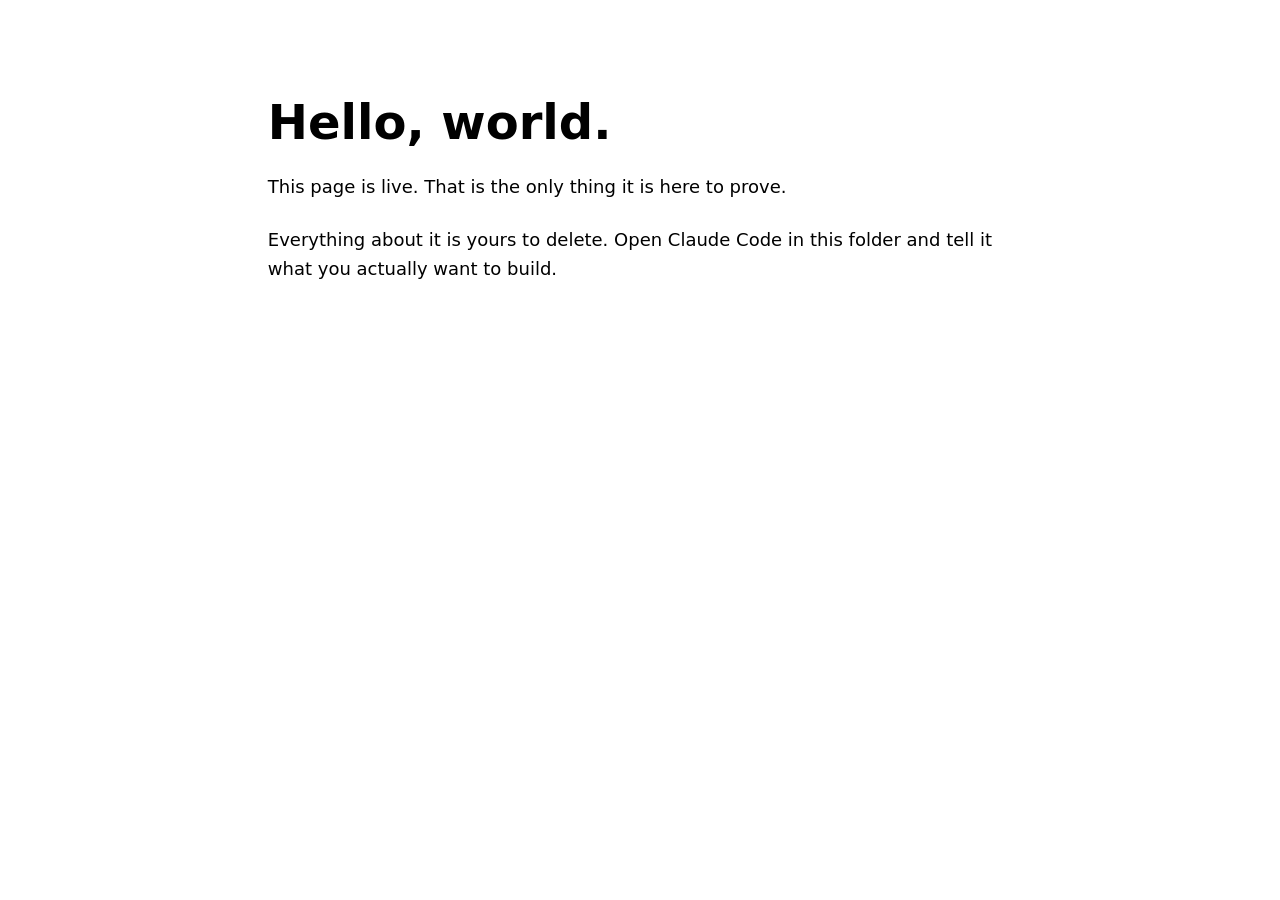
==== index.html @ 589d672e "Initial commit" ====
<!doctype html>
<html lang="en">
<head>
  <meta charset="utf-8">
  <meta name="viewport" content="width=device-width, initial-scale=1">
  <title>Hello</title>
  <link rel="stylesheet" href="style.css">
</head>
<body>

  <h1>Hello, world.</h1>

  <p>
    This page is live. That is the only thing it is here to prove.
  </p>

  <p>
    Everything about it is yours to delete. Open Claude Code in this folder and
    tell it what you actually want to build.
  </p>

</body>
</html>
---- style.css ----
/* A deliberately small starting point.
   It exists to prove one thing: this file is loading.
   If you can see spacing and a readable line length, the path in index.html works.

   Delete all of it whenever you want. */

:root {
  /* Makes the page follow the reader's light or dark mode setting, for free. */
  color-scheme: light dark;
}

body {
  font-family: system-ui, -apple-system, "Segoe UI", Roboto, sans-serif;

  /* 65ch caps the line at about 65 characters. Long lines are genuinely hard
     to read, and this single rule does more for legibility than anything else
     in this file. */
  max-width: 65ch;

  margin: 0 auto;
  padding: 4rem 1.5rem;
  line-height: 1.6;
  font-size: 1.125rem;
}

h1 {
  font-size: 3rem;
  line-height: 1.1;
  margin-bottom: 1.5rem;
}

p {
  margin-bottom: 1.5rem;
}
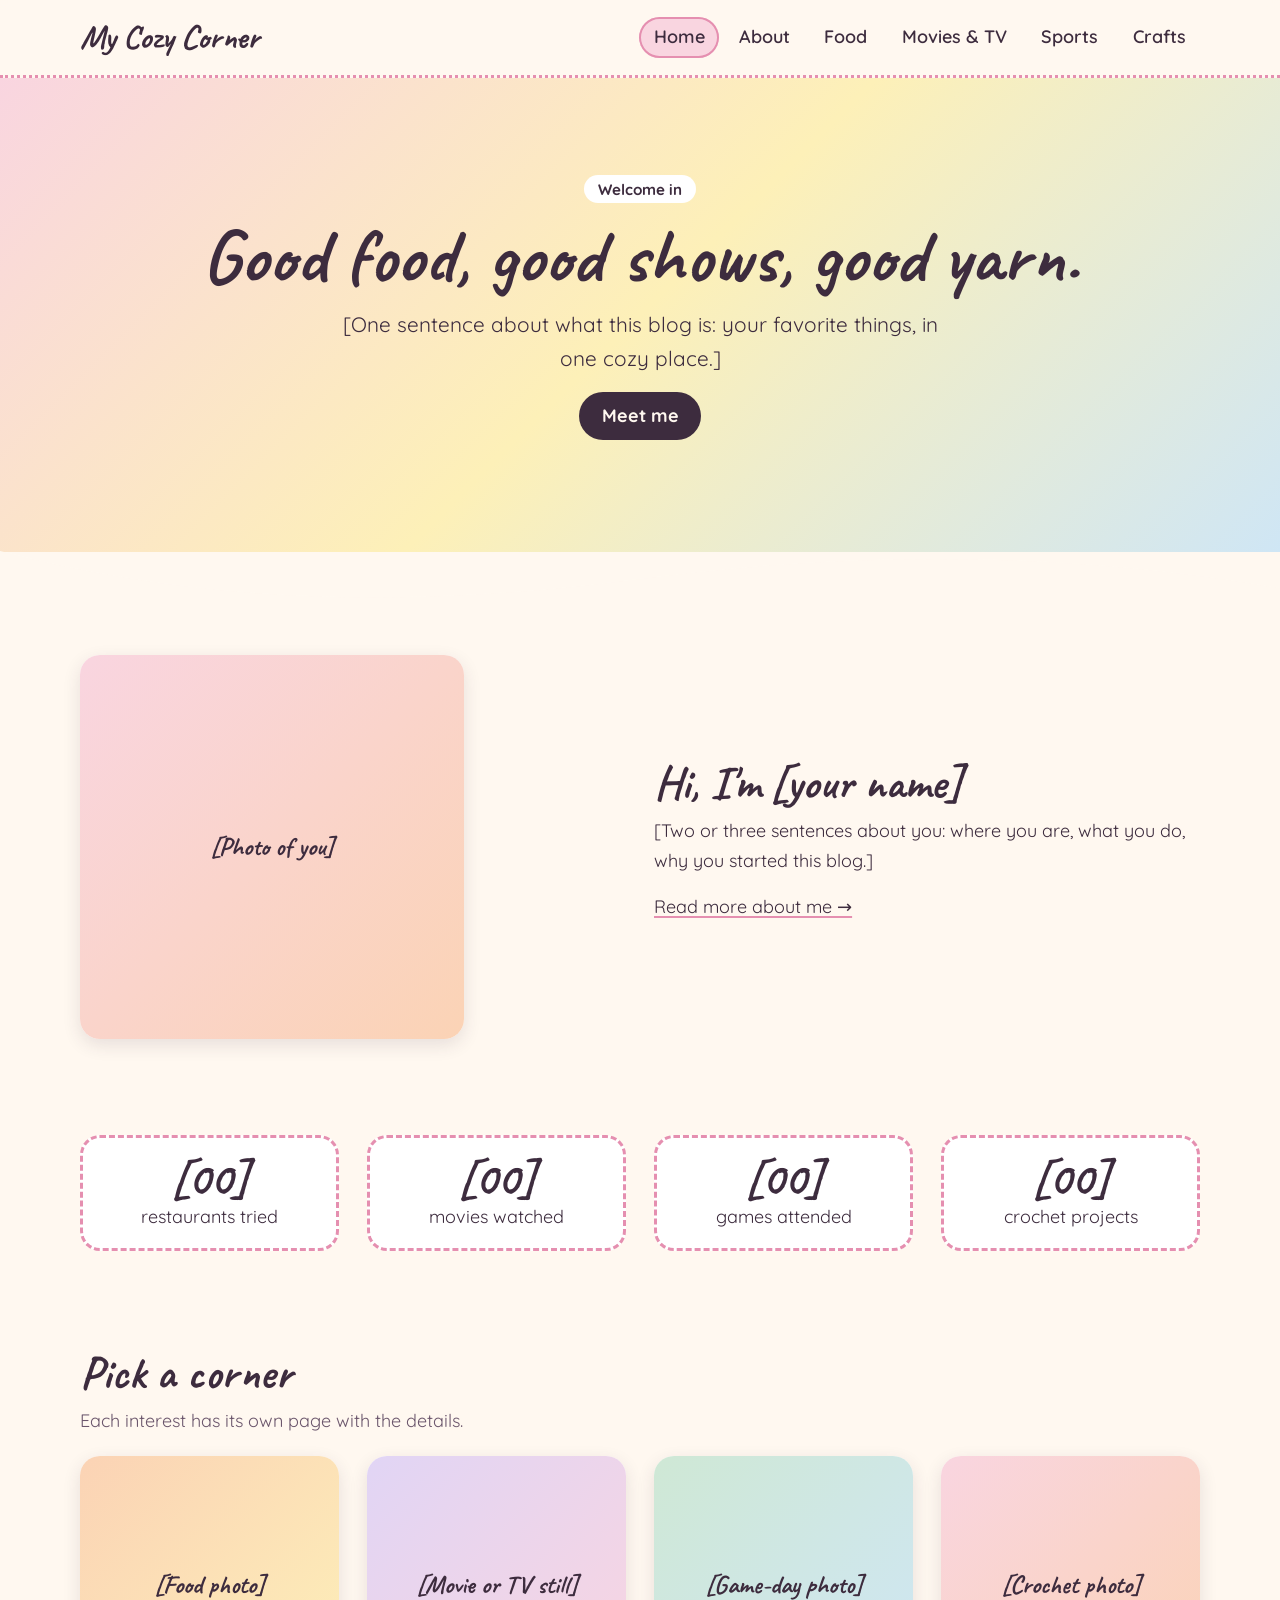
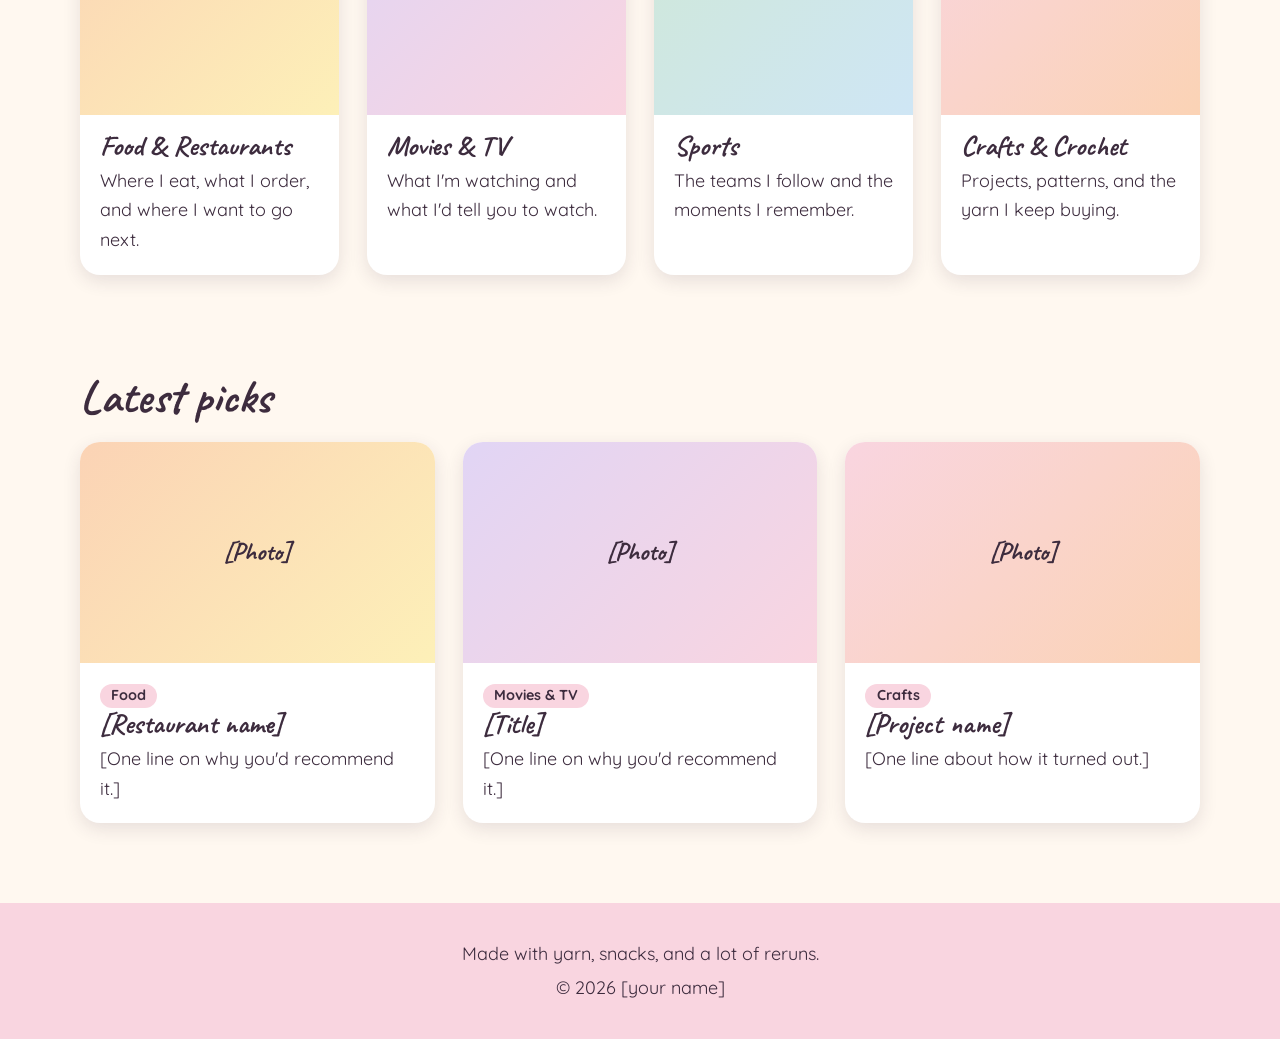
==== commit 884bab89: "Build pastel blog: home, about, food, media, sports and crafts pages Adds the shared pastel styleshe" ====
--- a/index.html
+++ b/index.html
@@ -3,21 +3,120 @@
 <head>
   <meta charset="utf-8">
   <meta name="viewport" content="width=device-width, initial-scale=1">
-  <title>Hello</title>
+  <title>My Cozy Corner</title>
+  <meta name="description" content="A personal blog about food, movies and TV, sports, and crochet.">
+  <link rel="preconnect" href="https://fonts.googleapis.com">
+  <link rel="preconnect" href="https://fonts.gstatic.com" crossorigin>
+  <link href="https://fonts.googleapis.com/css2?family=Caveat:wght@700&family=Quicksand:wght@500;700&display=swap" rel="stylesheet">
   <link rel="stylesheet" href="style.css">
 </head>
-<body>
+<body class="home">
+  <a class="skip-link" href="#main">Skip to content</a>
 
-  <h1>Hello, world.</h1>
+  <header class="site-header">
+    <div class="wrap">
+      <a class="logo" href="index.html">My Cozy Corner</a>
+      <nav aria-label="Main">
+        <ul>
+          <li><a href="index.html" aria-current="page">Home</a></li>
+          <li><a href="about.html">About</a></li>
+          <li><a href="food.html">Food</a></li>
+          <li><a href="media.html">Movies &amp; TV</a></li>
+          <li><a href="sports.html">Sports</a></li>
+          <li><a href="crafts.html">Crafts</a></li>
+        </ul>
+      </nav>
+    </div>
+  </header>
 
-  <p>
-    This page is live. That is the only thing it is here to prove.
-  </p>
+  <main id="main">
+    <div class="hero">
+      <div class="wrap">
+        <span class="eyebrow">Welcome in</span>
+        <h1>Good food, good shows, good yarn.</h1>
+        <p>[One sentence about what this blog is: your favorite things, in one cozy place.]</p>
+        <a class="button" href="about.html">Meet me</a>
+      </div>
+    </div>
+    <svg class="wave" viewBox="0 0 1200 60" preserveAspectRatio="none" aria-hidden="true"><path d="M0 0 C200 60 400 60 600 30 C800 0 1000 0 1200 40 L1200 60 L0 60 Z"/></svg>
 
-  <p>
-    Everything about it is yours to delete. Open Claude Code in this folder and
-    tell it what you actually want to build.
-  </p>
+    <section>
+      <div class="wrap split">
+        <figure class="card">
+          <div class="ph blush" role="img" aria-label="Placeholder for a photo of me">[Photo of you]</div>
+        </figure>
+        <div>
+          <h2>Hi, I'm [your name]</h2>
+          <p>[Two or three sentences about you: where you are, what you do, why you started this blog.]</p>
+          <p><a href="about.html">Read more about me &rarr;</a></p>
+        </div>
+      </div>
+    </section>
 
+    <section>
+      <div class="wrap">
+        <div class="stats" aria-label="Fun facts">
+          <div class="stat"><b>[00]</b> restaurants tried</div>
+          <div class="stat"><b>[00]</b> movies watched</div>
+          <div class="stat"><b>[00]</b> games attended</div>
+          <div class="stat"><b>[00]</b> crochet projects</div>
+        </div>
+      </div>
+    </section>
+
+    <section>
+      <div class="wrap">
+        <div class="section-head">
+          <h2>Pick a corner</h2>
+          <p class="lede">Each interest has its own page with the details.</p>
+        </div>
+        <div class="grid">
+          <a class="card" href="food.html">
+            <div class="ph peach">[Food photo]</div>
+            <div class="card-body"><h3>Food &amp; Restaurants</h3><p>Where I eat, what I order, and where I want to go next.</p></div>
+          </a>
+          <a class="card" href="media.html">
+            <div class="ph lavender">[Movie or TV still]</div>
+            <div class="card-body"><h3>Movies &amp; TV</h3><p>What I'm watching and what I'd tell you to watch.</p></div>
+          </a>
+          <a class="card" href="sports.html">
+            <div class="ph sage">[Game-day photo]</div>
+            <div class="card-body"><h3>Sports</h3><p>The teams I follow and the moments I remember.</p></div>
+          </a>
+          <a class="card" href="crafts.html">
+            <div class="ph blush">[Crochet photo]</div>
+            <div class="card-body"><h3>Crafts &amp; Crochet</h3><p>Projects, patterns, and the yarn I keep buying.</p></div>
+          </a>
+        </div>
+      </div>
+    </section>
+
+    <section>
+      <div class="wrap">
+        <div class="section-head"><h2>Latest picks</h2></div>
+        <div class="grid">
+          <article class="card">
+            <div class="ph wide peach">[Photo]</div>
+            <div class="card-body"><span class="tag">Food</span><h3>[Restaurant name]</h3><p>[One line on why you'd recommend it.]</p></div>
+          </article>
+          <article class="card">
+            <div class="ph wide lavender">[Photo]</div>
+            <div class="card-body"><span class="tag">Movies &amp; TV</span><h3>[Title]</h3><p>[One line on why you'd recommend it.]</p></div>
+          </article>
+          <article class="card">
+            <div class="ph wide blush">[Photo]</div>
+            <div class="card-body"><span class="tag">Crafts</span><h3>[Project name]</h3><p>[One line about how it turned out.]</p></div>
+          </article>
+        </div>
+      </div>
+    </section>
+  </main>
+
+  <footer class="site-footer">
+    <div class="wrap">
+      <p>Made with yarn, snacks, and a lot of reruns.</p>
+      <p>&copy; 2026 [your name]</p>
+    </div>
+  </footer>
 </body>
 </html>
--- a/style.css
+++ b/style.css
@@ -1,34 +1,321 @@
-/* A deliberately small starting point.
-   It exists to prove one thing: this file is loading.
-   If you can see spacing and a readable line length, the path in index.html works.
-
-   Delete all of it whenever you want. */
+/* Soft pastel, cozy blog.
+   One stylesheet for every page. Each page's <body> class (food, media,
+   sports, crafts) sets --accent, so the same rules give each topic its own color. */
 
 :root {
-  /* Makes the page follow the reader's light or dark mode setting, for free. */
-  color-scheme: light dark;
-}
+  --cream: #fff8f0;
+  --paper: #ffffff;
+  --plum: #3d2c3e;        /* all body text: dark on light keeps contrast high */
+  --plum-soft: #6b566c;
+  --blush: #f9d5e0;
+  --peach: #fbd3b5;
+  --butter: #fdf0b8;
+  --sage: #cfe8d5;
+  --sky: #cfe6f5;
+  --lavender: #e1d5f5;
+
+  --accent: var(--blush);
+  --accent-deep: #e58fb0;
+
+  --radius: 1.25rem;
+  --shadow: 0 6px 18px rgb(61 44 62 / 0.12);
+  --gap: clamp(1rem, 3vw, 1.75rem);
+
+  --font-display: "Caveat", "Segoe Print", "Bradley Hand", cursive;
+  --font-body: "Quicksand", system-ui, -apple-system, "Segoe UI", Roboto, sans-serif;
+
+  color-scheme: light;
+}
+
+body.food    { --accent: var(--peach);    --accent-deep: #e8985f; }
+body.media   { --accent: var(--lavender); --accent-deep: #9a7fd1; }
+body.sports  { --accent: var(--sage);     --accent-deep: #5faa78; }
+body.crafts  { --accent: var(--blush);    --accent-deep: #e58fb0; }
+body.about   { --accent: var(--butter);   --accent-deep: #d9b52e; }
+
+* { box-sizing: border-box; }
+
+html { scroll-behavior: smooth; }
 
 body {
-  font-family: system-ui, -apple-system, "Segoe UI", Roboto, sans-serif;
-
-  /* 65ch caps the line at about 65 characters. Long lines are genuinely hard
-     to read, and this single rule does more for legibility than anything else
-     in this file. */
-  max-width: 65ch;
-
-  margin: 0 auto;
-  padding: 4rem 1.5rem;
-  line-height: 1.6;
+  margin: 0;
+  font-family: var(--font-body);
   font-size: 1.125rem;
-}
-
-h1 {
+  line-height: 1.65;
+  color: var(--plum);
+  background: var(--cream);
+}
+
+h1, h2, h3 {
+  font-family: var(--font-display);
+  line-height: 1.1;
+  margin: 0 0 0.5rem;
+  font-weight: 700;
+}
+h1 { font-size: clamp(2.75rem, 8vw, 4.75rem); }
+h2 { font-size: clamp(2rem, 5vw, 2.9rem); }
+h3 { font-size: 1.75rem; }
+
+p { margin: 0 0 1rem; }
+a { color: var(--plum); text-decoration-color: var(--accent-deep); text-underline-offset: 3px; text-decoration-thickness: 2px; }
+a:hover { text-decoration-color: var(--plum); }
+
+:focus-visible {
+  outline: 3px solid var(--plum);
+  outline-offset: 3px;
+  border-radius: 6px;
+}
+
+.skip-link {
+  position: absolute;
+  left: 1rem;
+  top: -4rem;
+  background: var(--plum);
+  color: var(--cream);
+  padding: 0.5rem 1rem;
+  border-radius: 999px;
+  z-index: 20;
+}
+.skip-link:focus { top: 0.75rem; }
+
+.wrap {
+  width: min(70rem, 100% - 2rem);
+  margin-inline: auto;
+}
+
+/* ---------- Header and nav ---------- */
+
+.site-header {
+  position: sticky;
+  top: 0;
+  z-index: 10;
+  background: rgb(255 248 240 / 0.94);
+  backdrop-filter: blur(6px);
+  border-bottom: 3px dotted var(--accent-deep);
+}
+.site-header .wrap {
+  display: flex;
+  flex-wrap: wrap;
+  align-items: center;
+  justify-content: space-between;
+  gap: 0.25rem 1.5rem;
+  padding-block: 0.6rem;
+}
+.logo {
+  font-family: var(--font-display);
+  font-size: 2.1rem;
+  font-weight: 700;
+  text-decoration: none;
+}
+nav ul {
+  display: flex;
+  flex-wrap: wrap;
+  gap: 0.35rem;
+  list-style: none;
+  margin: 0;
+  padding: 0;
+}
+nav a {
+  display: block;
+  padding: 0.35rem 0.9rem;
+  border-radius: 999px;
+  text-decoration: none;
+  font-weight: 600;
+  transition: background 0.2s, transform 0.2s;
+}
+nav a:hover { background: var(--accent); transform: translateY(-2px); }
+nav a[aria-current="page"] { background: var(--accent); box-shadow: inset 0 0 0 2px var(--accent-deep); }
+
+/* ---------- Hero and page headers ---------- */
+
+.hero {
+  background: linear-gradient(135deg, var(--blush), var(--butter) 50%, var(--sky));
+  padding-block: clamp(3rem, 9vw, 6rem) clamp(4rem, 10vw, 7rem);
+  text-align: center;
+}
+.hero p { max-width: 38rem; margin-inline: auto; font-size: 1.3rem; }
+
+.page-head {
+  background: var(--accent);
+  padding-block: clamp(2rem, 6vw, 3.5rem) clamp(3rem, 8vw, 5rem);
+}
+.page-head p { max-width: 42rem; font-size: 1.2rem; margin-bottom: 0; }
+
+/* wavy edge under a colored band: the SVG is drawn in the page background color */
+.wave {
+  display: block;
+  width: 100%;
+  height: clamp(28px, 5vw, 56px);
+  margin-top: -1px;
+}
+.wave path { fill: var(--cream); }
+
+.eyebrow {
+  display: inline-block;
+  background: var(--paper);
+  border-radius: 999px;
+  padding: 0.1rem 0.9rem;
+  font-weight: 700;
+  font-size: 0.95rem;
+  margin-bottom: 0.75rem;
+}
+
+/* ---------- Sections ---------- */
+
+section { padding-block: clamp(1.75rem, 5vw, 3rem); }
+.section-head { margin-bottom: 1.25rem; }
+.lede { color: var(--plum-soft); max-width: 40rem; }
+
+.button {
+  display: inline-block;
+  background: var(--plum);
+  color: var(--cream);
+  padding: 0.6rem 1.4rem;
+  border-radius: 999px;
+  font-weight: 700;
+  text-decoration: none;
+  transition: transform 0.2s, box-shadow 0.2s;
+}
+.button:hover { transform: translateY(-3px) rotate(-1deg); box-shadow: var(--shadow); }
+
+/* ---------- Grids and cards ---------- */
+
+.grid {
+  display: grid;
+  gap: var(--gap);
+  grid-template-columns: repeat(auto-fit, minmax(min(15rem, 100%), 1fr));
+}
+.grid.tight { grid-template-columns: repeat(auto-fit, minmax(min(11rem, 100%), 1fr)); }
+
+.card {
+  background: var(--paper);
+  border-radius: var(--radius);
+  box-shadow: var(--shadow);
+  overflow: hidden;
+  display: flex;
+  flex-direction: column;
+  transition: transform 0.25s, box-shadow 0.25s;
+}
+.card:hover { transform: translateY(-6px) rotate(-0.8deg); box-shadow: 0 12px 26px rgb(61 44 62 / 0.18); }
+.card-body { padding: 1rem 1.25rem 1.25rem; }
+.card-body p:last-child { margin-bottom: 0; }
+.card h3 { margin-bottom: 0.25rem; }
+a.card { text-decoration: none; color: inherit; }
+
+.tag {
+  display: inline-block;
+  background: var(--accent);
+  border-radius: 999px;
+  padding: 0 0.7rem;
+  font-size: 0.9rem;
+  font-weight: 700;
+  margin-right: 0.25rem;
+}
+.rating { color: var(--plum); font-weight: 700; letter-spacing: 0.08em; }
+
+/* ---------- Image placeholders: swap the .ph div for an <img> in the same figure ---------- */
+
+figure { margin: 0; }
+.ph {
+  aspect-ratio: 1;
+  display: grid;
+  place-items: center;
+  padding: 1rem;
+  text-align: center;
+  font-family: var(--font-display);
+  font-size: 1.6rem;
+  font-weight: 700;
+  color: var(--plum);
+  background: linear-gradient(135deg, var(--c1, var(--blush)), var(--c2, var(--butter)));
+}
+.ph.wide   { aspect-ratio: 16 / 10; }
+.ph.poster { aspect-ratio: 2 / 3; }
+.ph.blush    { --c1: var(--blush);    --c2: var(--peach); }
+.ph.peach    { --c1: var(--peach);    --c2: var(--butter); }
+.ph.sage     { --c1: var(--sage);     --c2: var(--sky); }
+.ph.lavender { --c1: var(--lavender); --c2: var(--blush); }
+.ph.sky      { --c1: var(--sky);      --c2: var(--lavender); }
+.ph.butter   { --c1: var(--butter);   --c2: var(--sage); }
+figure img { display: block; width: 100%; height: auto; }
+figcaption { padding: 0.6rem 1.25rem 0; font-size: 0.95rem; color: var(--plum-soft); }
+
+/* ---------- Stat tiles ---------- */
+
+.stats {
+  display: grid;
+  gap: var(--gap);
+  grid-template-columns: repeat(auto-fit, minmax(min(10rem, 100%), 1fr));
+  text-align: center;
+}
+.stat {
+  background: var(--paper);
+  border: 3px dashed var(--accent-deep);
+  border-radius: var(--radius);
+  padding: 1rem;
+}
+.stat b {
+  display: block;
+  font-family: var(--font-display);
   font-size: 3rem;
-  line-height: 1.1;
-  margin-bottom: 1.5rem;
-}
-
-p {
-  margin-bottom: 1.5rem;
-}
+  line-height: 1;
+}
+
+/* ---------- Two-column intro, lists, accordions ---------- */
+
+.split {
+  display: grid;
+  gap: var(--gap);
+  align-items: center;
+  grid-template-columns: repeat(auto-fit, minmax(min(18rem, 100%), 1fr));
+}
+.split .card { max-width: 24rem; }
+
+.checklist { list-style: none; padding: 0; margin: 0; }
+.checklist li {
+  background: var(--paper);
+  border-left: 8px solid var(--accent-deep);
+  border-radius: 0.75rem;
+  padding: 0.6rem 1rem;
+  margin-bottom: 0.6rem;
+  box-shadow: var(--shadow);
+}
+
+details {
+  background: var(--paper);
+  border-radius: var(--radius);
+  box-shadow: var(--shadow);
+  padding: 0.75rem 1.25rem;
+  margin-bottom: 0.75rem;
+}
+summary { cursor: pointer; font-weight: 700; }
+details[open] summary { margin-bottom: 0.5rem; }
+
+.schedule {
+  width: 100%;
+  border-collapse: collapse;
+  background: var(--paper);
+  border-radius: var(--radius);
+  overflow: hidden;
+  box-shadow: var(--shadow);
+}
+.schedule th, .schedule td { padding: 0.7rem 1rem; text-align: left; }
+.schedule th { background: var(--accent); }
+.schedule tr:nth-child(even) td { background: var(--cream); }
+
+/* ---------- Footer ---------- */
+
+.site-footer {
+  margin-top: 2rem;
+  background: var(--accent);
+  padding-block: 2rem;
+  text-align: center;
+}
+.site-footer p { margin: 0.25rem 0; }
+
+/* ---------- Motion off for people who ask for it ---------- */
+
+@media (prefers-reduced-motion: reduce) {
+  html { scroll-behavior: auto; }
+  * { transition: none !important; }
+  .card:hover, .button:hover, nav a:hover { transform: none; }
+}
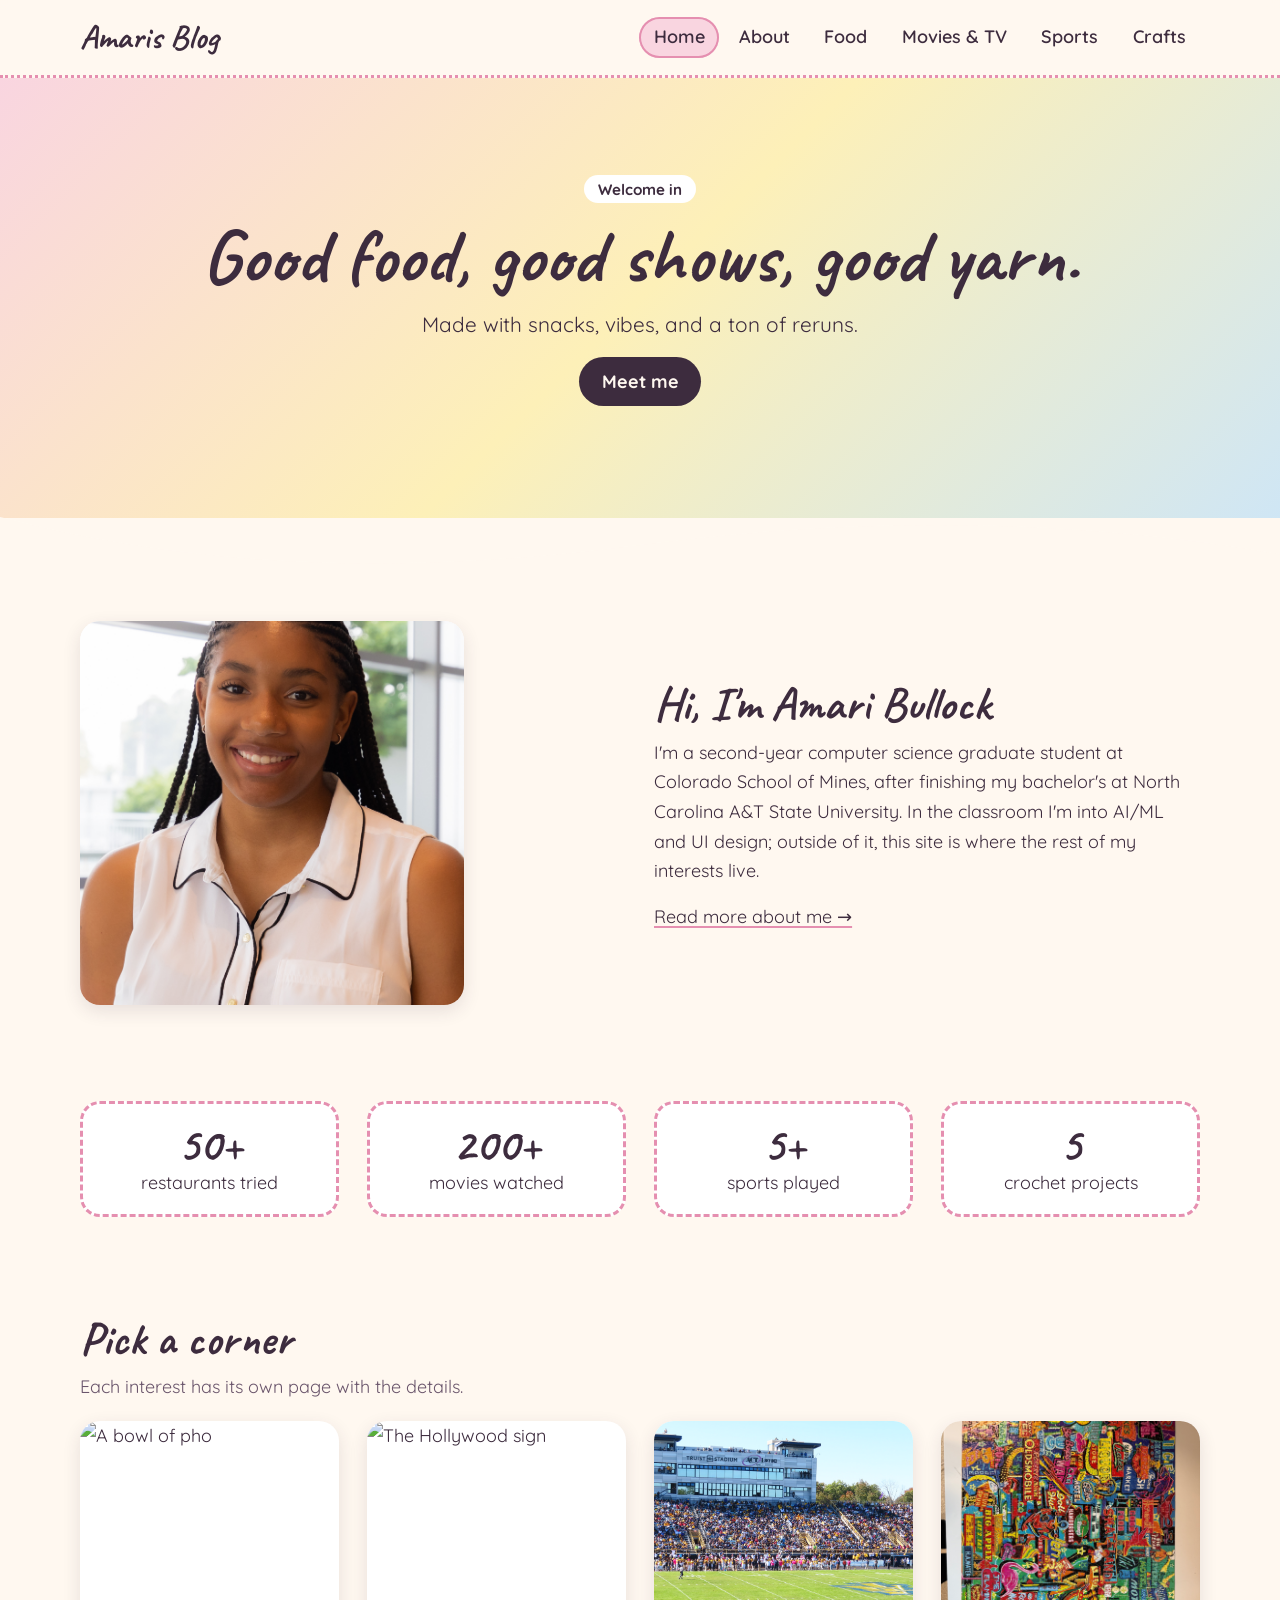
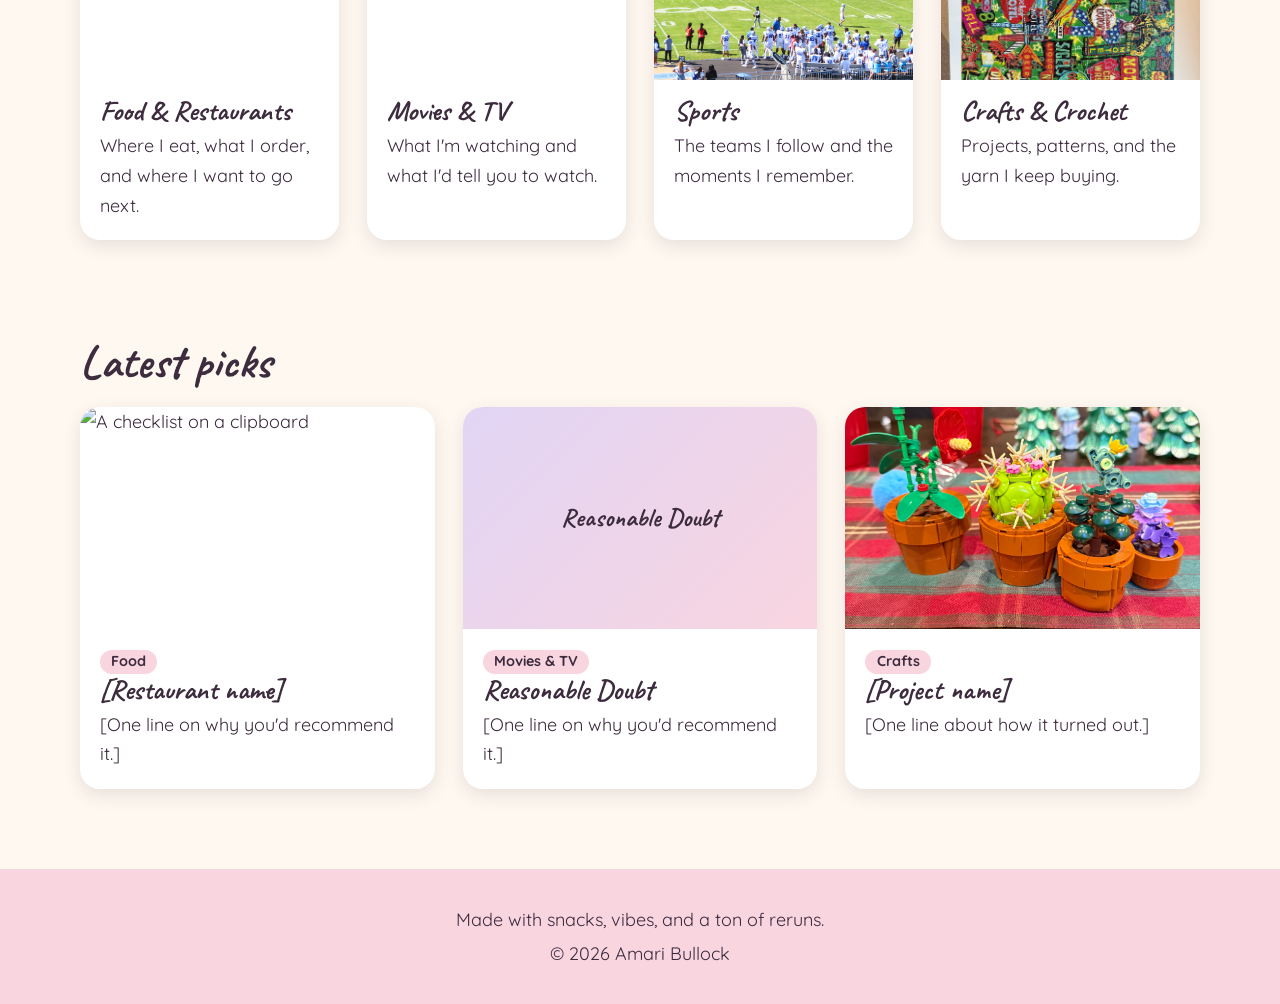
==== commit 69d0f7f1: "Fill in site name, personal content, and real photos Site-wide: renamed to Amaris Blog, added Amari'" ====
--- a/index.html
+++ b/index.html
@@ -3,7 +3,7 @@
 <head>
   <meta charset="utf-8">
   <meta name="viewport" content="width=device-width, initial-scale=1">
-  <title>My Cozy Corner</title>
+  <title>Amaris Blog</title>
   <meta name="description" content="A personal blog about food, movies and TV, sports, and crochet.">
   <link rel="preconnect" href="https://fonts.googleapis.com">
   <link rel="preconnect" href="https://fonts.gstatic.com" crossorigin>
@@ -15,7 +15,7 @@
 
   <header class="site-header">
     <div class="wrap">
-      <a class="logo" href="index.html">My Cozy Corner</a>
+      <a class="logo" href="index.html">Amaris Blog</a>
       <nav aria-label="Main">
         <ul>
           <li><a href="index.html" aria-current="page">Home</a></li>
@@ -34,7 +34,7 @@
       <div class="wrap">
         <span class="eyebrow">Welcome in</span>
         <h1>Good food, good shows, good yarn.</h1>
-        <p>[One sentence about what this blog is: your favorite things, in one cozy place.]</p>
+        <p>Made with snacks, vibes, and a ton of reruns.</p>
         <a class="button" href="about.html">Meet me</a>
       </div>
     </div>
@@ -43,11 +43,11 @@
     <section>
       <div class="wrap split">
         <figure class="card">
-          <div class="ph blush" role="img" aria-label="Placeholder for a photo of me">[Photo of you]</div>
+          <img class="photo" src="images/AmariProfilePic.png" alt="Amari Bullock" loading="lazy">
         </figure>
         <div>
-          <h2>Hi, I'm [your name]</h2>
-          <p>[Two or three sentences about you: where you are, what you do, why you started this blog.]</p>
+          <h2>Hi, I'm Amari Bullock</h2>
+          <p>I'm a second-year computer science graduate student at Colorado School of Mines, after finishing my bachelor's at North Carolina A&amp;T State University. In the classroom I'm into AI/ML and UI design; outside of it, this site is where the rest of my interests live.</p>
           <p><a href="about.html">Read more about me &rarr;</a></p>
         </div>
       </div>
@@ -56,10 +56,10 @@
     <section>
       <div class="wrap">
         <div class="stats" aria-label="Fun facts">
-          <div class="stat"><b>[00]</b> restaurants tried</div>
-          <div class="stat"><b>[00]</b> movies watched</div>
-          <div class="stat"><b>[00]</b> games attended</div>
-          <div class="stat"><b>[00]</b> crochet projects</div>
+          <div class="stat"><b>50+</b> restaurants tried</div>
+          <div class="stat"><b>200+</b> movies watched</div>
+          <div class="stat"><b>5+</b> sports played</div>
+          <div class="stat"><b>5</b> crochet projects</div>
         </div>
       </div>
     </section>
@@ -72,19 +72,19 @@
         </div>
         <div class="grid">
           <a class="card" href="food.html">
-            <div class="ph peach">[Food photo]</div>
+            <img class="photo" src="images/pho.png" alt="A bowl of pho">
             <div class="card-body"><h3>Food &amp; Restaurants</h3><p>Where I eat, what I order, and where I want to go next.</p></div>
           </a>
           <a class="card" href="media.html">
-            <div class="ph lavender">[Movie or TV still]</div>
+            <img class="photo" src="https://upload.wikimedia.org/wikipedia/commons/0/0a/Hollywood_Sign_PB050006.jpg" alt="The Hollywood sign">
             <div class="card-body"><h3>Movies &amp; TV</h3><p>What I'm watching and what I'd tell you to watch.</p></div>
           </a>
           <a class="card" href="sports.html">
-            <div class="ph sage">[Game-day photo]</div>
+            <img class="photo" src="images/football.JPG" alt="Football">
             <div class="card-body"><h3>Sports</h3><p>The teams I follow and the moments I remember.</p></div>
           </a>
           <a class="card" href="crafts.html">
-            <div class="ph blush">[Crochet photo]</div>
+            <img class="photo" src="images/puzzle1.jpg" alt="A puzzle in progress">
             <div class="card-body"><h3>Crafts &amp; Crochet</h3><p>Projects, patterns, and the yarn I keep buying.</p></div>
           </a>
         </div>
@@ -96,15 +96,15 @@
         <div class="section-head"><h2>Latest picks</h2></div>
         <div class="grid">
           <article class="card">
-            <div class="ph wide peach">[Photo]</div>
+            <img class="photo wide" src="https://images.pexels.com/photos/8293635/pexels-photo-8293635.jpeg?cs=srgb&amp;dl=pexels-rdne-8293635.jpg&amp;fm=jpg" alt="A checklist on a clipboard">
             <div class="card-body"><span class="tag">Food</span><h3>[Restaurant name]</h3><p>[One line on why you'd recommend it.]</p></div>
           </article>
           <article class="card">
-            <div class="ph wide lavender">[Photo]</div>
-            <div class="card-body"><span class="tag">Movies &amp; TV</span><h3>[Title]</h3><p>[One line on why you'd recommend it.]</p></div>
+            <div class="ph wide lavender">Reasonable Doubt</div>
+            <div class="card-body"><span class="tag">Movies &amp; TV</span><h3>Reasonable Doubt</h3><p>[One line on why you'd recommend it.]</p></div>
           </article>
           <article class="card">
-            <div class="ph wide blush">[Photo]</div>
+            <img class="photo wide" src="images/lego.jpg" alt="A Lego build">
             <div class="card-body"><span class="tag">Crafts</span><h3>[Project name]</h3><p>[One line about how it turned out.]</p></div>
           </article>
         </div>
@@ -114,8 +114,8 @@
 
   <footer class="site-footer">
     <div class="wrap">
-      <p>Made with yarn, snacks, and a lot of reruns.</p>
-      <p>&copy; 2026 [your name]</p>
+      <p>Made with snacks, vibes, and a ton of reruns.</p>
+      <p>&copy; 2026 Amari Bullock</p>
     </div>
   </footer>
 </body>
--- a/style.css
+++ b/style.css
@@ -237,6 +237,17 @@
 .ph.sky      { --c1: var(--sky);      --c2: var(--lavender); }
 .ph.butter   { --c1: var(--butter);   --c2: var(--sage); }
 figure img { display: block; width: 100%; height: auto; }
+
+/* A real photo, sized to match the .ph placeholder it replaces. Self-contained
+   (not just "figure img") since cards use it outside a <figure> too. */
+.photo {
+  display: block;
+  width: 100%;
+  aspect-ratio: 1;
+  object-fit: cover;
+}
+.photo.wide   { aspect-ratio: 16 / 10; }
+.photo.poster { aspect-ratio: 2 / 3; }
 figcaption { padding: 0.6rem 1.25rem 0; font-size: 0.95rem; color: var(--plum-soft); }
 
 /* ---------- Stat tiles ---------- */
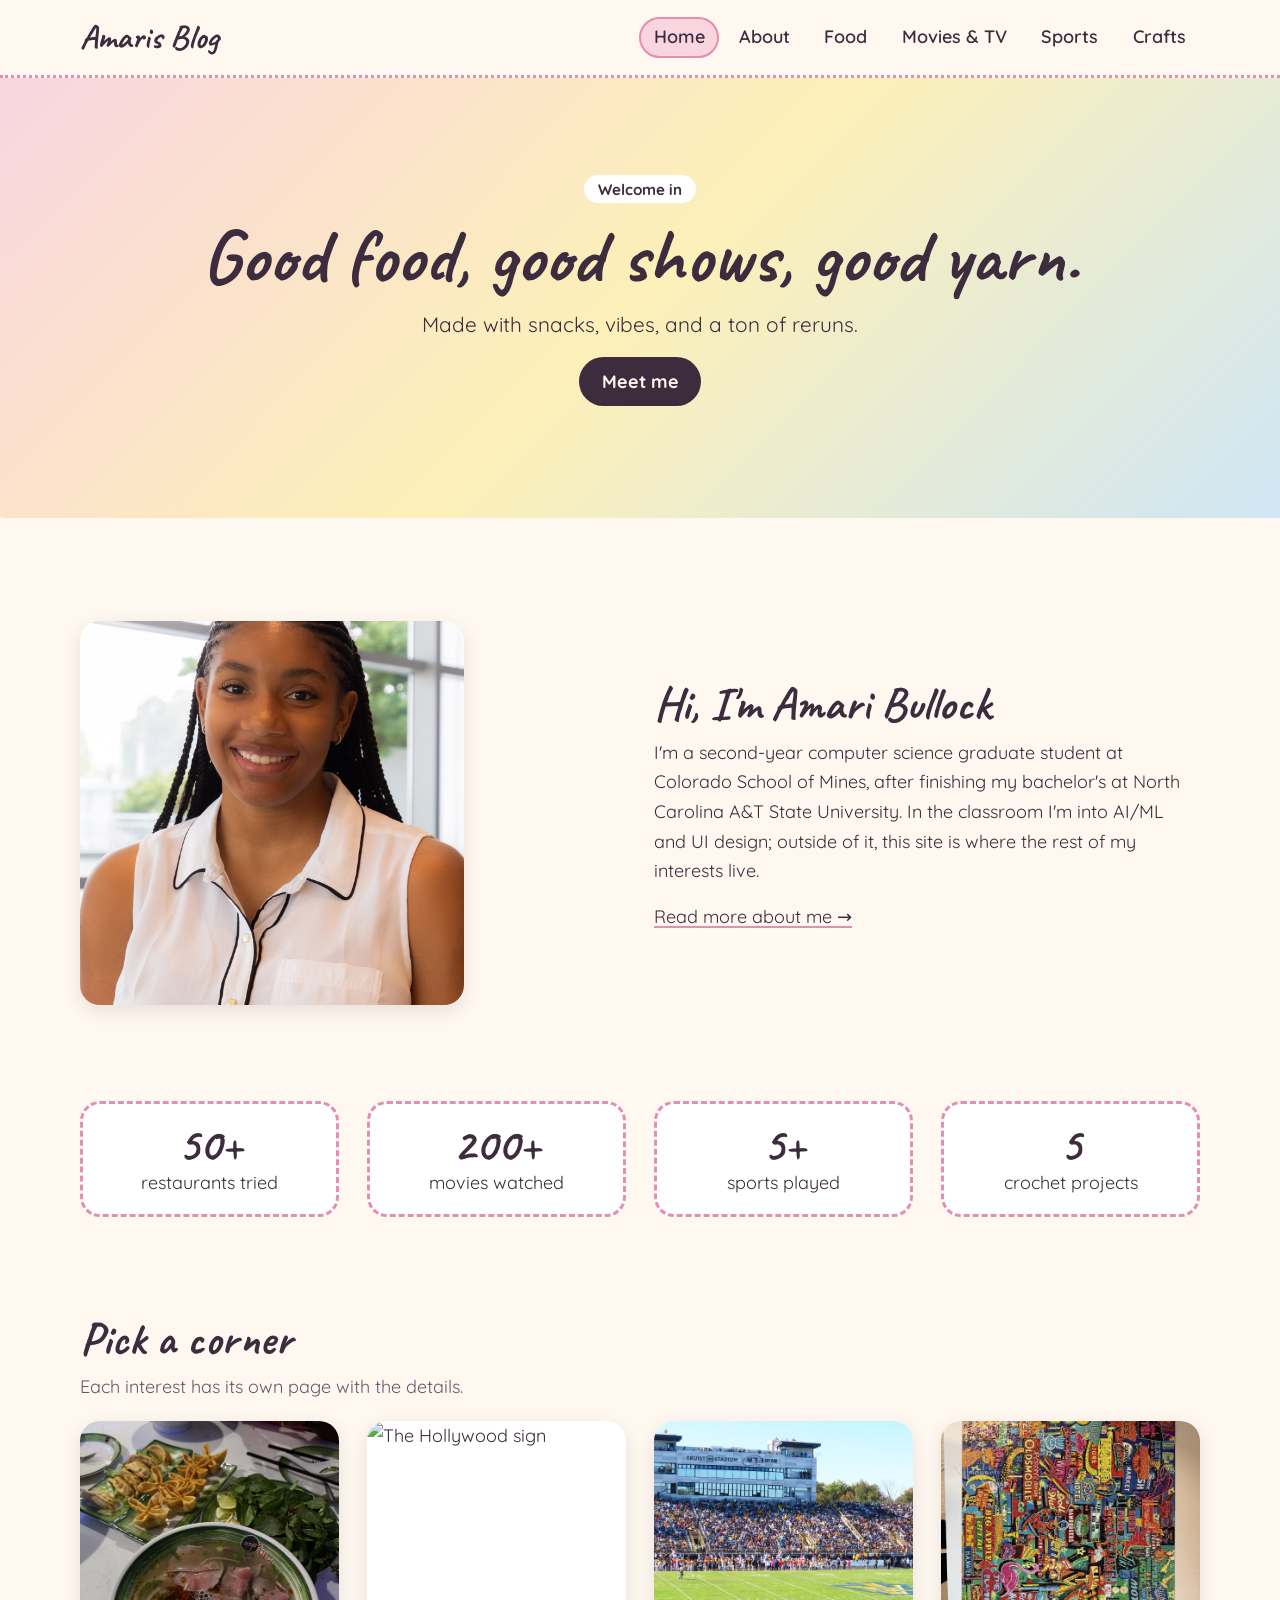
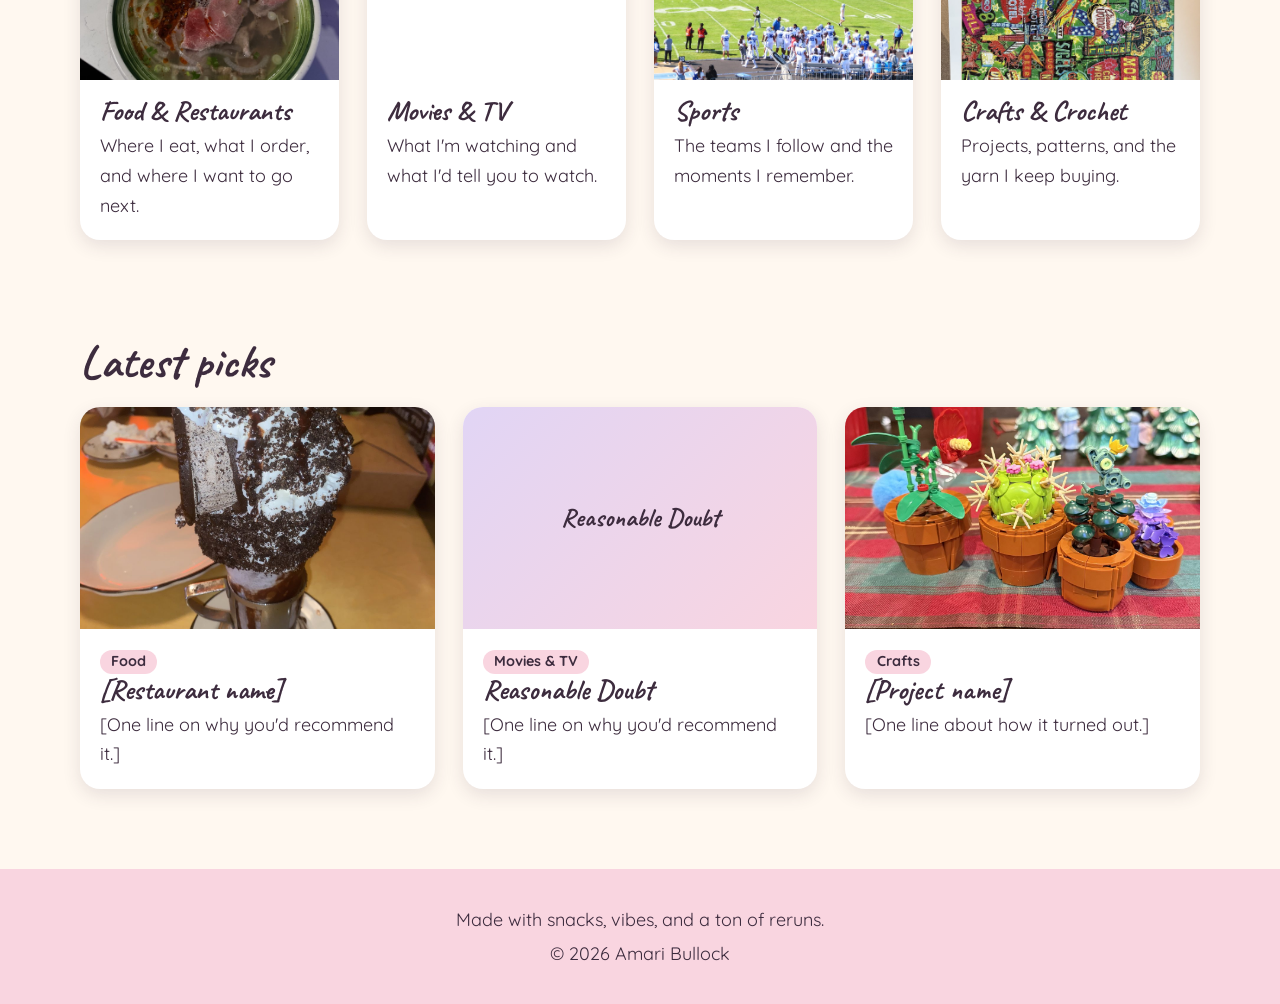
==== commit e3f53a5e: "Compress images and reorganize into src/ and ui/ Compression: resized and recompressed every in-use " ====
--- a/index.html
+++ b/index.html
@@ -8,7 +8,7 @@
   <link rel="preconnect" href="https://fonts.googleapis.com">
   <link rel="preconnect" href="https://fonts.gstatic.com" crossorigin>
   <link href="https://fonts.googleapis.com/css2?family=Caveat:wght@700&family=Quicksand:wght@500;700&display=swap" rel="stylesheet">
-  <link rel="stylesheet" href="style.css">
+  <link rel="stylesheet" href="ui/style.css">
 </head>
 <body class="home">
   <a class="skip-link" href="#main">Skip to content</a>
@@ -19,11 +19,11 @@
       <nav aria-label="Main">
         <ul>
           <li><a href="index.html" aria-current="page">Home</a></li>
-          <li><a href="about.html">About</a></li>
-          <li><a href="food.html">Food</a></li>
-          <li><a href="media.html">Movies &amp; TV</a></li>
-          <li><a href="sports.html">Sports</a></li>
-          <li><a href="crafts.html">Crafts</a></li>
+          <li><a href="src/about.html">About</a></li>
+          <li><a href="src/food.html">Food</a></li>
+          <li><a href="src/media.html">Movies &amp; TV</a></li>
+          <li><a href="src/sports.html">Sports</a></li>
+          <li><a href="src/crafts.html">Crafts</a></li>
         </ul>
       </nav>
     </div>
@@ -35,7 +35,7 @@
         <span class="eyebrow">Welcome in</span>
         <h1>Good food, good shows, good yarn.</h1>
         <p>Made with snacks, vibes, and a ton of reruns.</p>
-        <a class="button" href="about.html">Meet me</a>
+        <a class="button" href="src/about.html">Meet me</a>
       </div>
     </div>
     <svg class="wave" viewBox="0 0 1200 60" preserveAspectRatio="none" aria-hidden="true"><path d="M0 0 C200 60 400 60 600 30 C800 0 1000 0 1200 40 L1200 60 L0 60 Z"/></svg>
@@ -43,12 +43,12 @@
     <section>
       <div class="wrap split">
         <figure class="card">
-          <img class="photo" src="images/AmariProfilePic.png" alt="Amari Bullock" loading="lazy">
+          <img class="photo" src="images/AmariProfilePic.jpg" alt="Amari Bullock" loading="lazy">
         </figure>
         <div>
           <h2>Hi, I'm Amari Bullock</h2>
           <p>I'm a second-year computer science graduate student at Colorado School of Mines, after finishing my bachelor's at North Carolina A&amp;T State University. In the classroom I'm into AI/ML and UI design; outside of it, this site is where the rest of my interests live.</p>
-          <p><a href="about.html">Read more about me &rarr;</a></p>
+          <p><a href="src/about.html">Read more about me &rarr;</a></p>
         </div>
       </div>
     </section>
@@ -71,19 +71,19 @@
           <p class="lede">Each interest has its own page with the details.</p>
         </div>
         <div class="grid">
-          <a class="card" href="food.html">
-            <img class="photo" src="images/pho.png" alt="A bowl of pho">
+          <a class="card" href="src/food.html">
+            <img class="photo" src="images/pho.jpg" alt="A bowl of pho">
             <div class="card-body"><h3>Food &amp; Restaurants</h3><p>Where I eat, what I order, and where I want to go next.</p></div>
           </a>
-          <a class="card" href="media.html">
+          <a class="card" href="src/media.html">
             <img class="photo" src="https://upload.wikimedia.org/wikipedia/commons/0/0a/Hollywood_Sign_PB050006.jpg" alt="The Hollywood sign">
             <div class="card-body"><h3>Movies &amp; TV</h3><p>What I'm watching and what I'd tell you to watch.</p></div>
           </a>
-          <a class="card" href="sports.html">
-            <img class="photo" src="images/football.JPG" alt="Football">
+          <a class="card" href="src/sports.html">
+            <img class="photo" src="images/football.jpg" alt="Football">
             <div class="card-body"><h3>Sports</h3><p>The teams I follow and the moments I remember.</p></div>
           </a>
-          <a class="card" href="crafts.html">
+          <a class="card" href="src/crafts.html">
             <img class="photo" src="images/puzzle1.jpg" alt="A puzzle in progress">
             <div class="card-body"><h3>Crafts &amp; Crochet</h3><p>Projects, patterns, and the yarn I keep buying.</p></div>
           </a>
@@ -96,7 +96,7 @@
         <div class="section-head"><h2>Latest picks</h2></div>
         <div class="grid">
           <article class="card">
-            <img class="photo wide" src="https://images.pexels.com/photos/8293635/pexels-photo-8293635.jpeg?cs=srgb&amp;dl=pexels-rdne-8293635.jpg&amp;fm=jpg" alt="A checklist on a clipboard">
+            <img class="photo wide" src="images/shake.jpg" alt="A loaded cookies-and-cream milkshake topped with crushed cookies, whipped cream, and chocolate drizzle">
             <div class="card-body"><span class="tag">Food</span><h3>[Restaurant name]</h3><p>[One line on why you'd recommend it.]</p></div>
           </article>
           <article class="card">
--- a/ui/style.css
+++ b/ui/style.css
@@ -0,0 +1,332 @@
+/* Soft pastel, cozy blog.
+   One stylesheet for every page. Each page's <body> class (food, media,
+   sports, crafts) sets --accent, so the same rules give each topic its own color. */
+
+:root {
+  --cream: #fff8f0;
+  --paper: #ffffff;
+  --plum: #3d2c3e;        /* all body text: dark on light keeps contrast high */
+  --plum-soft: #6b566c;
+  --blush: #f9d5e0;
+  --peach: #fbd3b5;
+  --butter: #fdf0b8;
+  --sage: #cfe8d5;
+  --sky: #cfe6f5;
+  --lavender: #e1d5f5;
+
+  --accent: var(--blush);
+  --accent-deep: #e58fb0;
+
+  --radius: 1.25rem;
+  --shadow: 0 6px 18px rgb(61 44 62 / 0.12);
+  --gap: clamp(1rem, 3vw, 1.75rem);
+
+  --font-display: "Caveat", "Segoe Print", "Bradley Hand", cursive;
+  --font-body: "Quicksand", system-ui, -apple-system, "Segoe UI", Roboto, sans-serif;
+
+  color-scheme: light;
+}
+
+body.food    { --accent: var(--peach);    --accent-deep: #e8985f; }
+body.media   { --accent: var(--lavender); --accent-deep: #9a7fd1; }
+body.sports  { --accent: var(--sage);     --accent-deep: #5faa78; }
+body.crafts  { --accent: var(--blush);    --accent-deep: #e58fb0; }
+body.about   { --accent: var(--butter);   --accent-deep: #d9b52e; }
+
+* { box-sizing: border-box; }
+
+html { scroll-behavior: smooth; }
+
+body {
+  margin: 0;
+  font-family: var(--font-body);
+  font-size: 1.125rem;
+  line-height: 1.65;
+  color: var(--plum);
+  background: var(--cream);
+}
+
+h1, h2, h3 {
+  font-family: var(--font-display);
+  line-height: 1.1;
+  margin: 0 0 0.5rem;
+  font-weight: 700;
+}
+h1 { font-size: clamp(2.75rem, 8vw, 4.75rem); }
+h2 { font-size: clamp(2rem, 5vw, 2.9rem); }
+h3 { font-size: 1.75rem; }
+
+p { margin: 0 0 1rem; }
+a { color: var(--plum); text-decoration-color: var(--accent-deep); text-underline-offset: 3px; text-decoration-thickness: 2px; }
+a:hover { text-decoration-color: var(--plum); }
+
+:focus-visible {
+  outline: 3px solid var(--plum);
+  outline-offset: 3px;
+  border-radius: 6px;
+}
+
+.skip-link {
+  position: absolute;
+  left: 1rem;
+  top: -4rem;
+  background: var(--plum);
+  color: var(--cream);
+  padding: 0.5rem 1rem;
+  border-radius: 999px;
+  z-index: 20;
+}
+.skip-link:focus { top: 0.75rem; }
+
+.wrap {
+  width: min(70rem, 100% - 2rem);
+  margin-inline: auto;
+}
+
+/* ---------- Header and nav ---------- */
+
+.site-header {
+  position: sticky;
+  top: 0;
+  z-index: 10;
+  background: rgb(255 248 240 / 0.94);
+  backdrop-filter: blur(6px);
+  border-bottom: 3px dotted var(--accent-deep);
+}
+.site-header .wrap {
+  display: flex;
+  flex-wrap: wrap;
+  align-items: center;
+  justify-content: space-between;
+  gap: 0.25rem 1.5rem;
+  padding-block: 0.6rem;
+}
+.logo {
+  font-family: var(--font-display);
+  font-size: 2.1rem;
+  font-weight: 700;
+  text-decoration: none;
+}
+nav ul {
+  display: flex;
+  flex-wrap: wrap;
+  gap: 0.35rem;
+  list-style: none;
+  margin: 0;
+  padding: 0;
+}
+nav a {
+  display: block;
+  padding: 0.35rem 0.9rem;
+  border-radius: 999px;
+  text-decoration: none;
+  font-weight: 600;
+  transition: background 0.2s, transform 0.2s;
+}
+nav a:hover { background: var(--accent); transform: translateY(-2px); }
+nav a[aria-current="page"] { background: var(--accent); box-shadow: inset 0 0 0 2px var(--accent-deep); }
+
+/* ---------- Hero and page headers ---------- */
+
+.hero {
+  background: linear-gradient(135deg, var(--blush), var(--butter) 50%, var(--sky));
+  padding-block: clamp(3rem, 9vw, 6rem) clamp(4rem, 10vw, 7rem);
+  text-align: center;
+}
+.hero p { max-width: 38rem; margin-inline: auto; font-size: 1.3rem; }
+
+.page-head {
+  background: var(--accent);
+  padding-block: clamp(2rem, 6vw, 3.5rem) clamp(3rem, 8vw, 5rem);
+}
+.page-head p { max-width: 42rem; font-size: 1.2rem; margin-bottom: 0; }
+
+/* wavy edge under a colored band: the SVG is drawn in the page background color */
+.wave {
+  display: block;
+  width: 100%;
+  height: clamp(28px, 5vw, 56px);
+  margin-top: -1px;
+}
+.wave path { fill: var(--cream); }
+
+.eyebrow {
+  display: inline-block;
+  background: var(--paper);
+  border-radius: 999px;
+  padding: 0.1rem 0.9rem;
+  font-weight: 700;
+  font-size: 0.95rem;
+  margin-bottom: 0.75rem;
+}
+
+/* ---------- Sections ---------- */
+
+section { padding-block: clamp(1.75rem, 5vw, 3rem); }
+.section-head { margin-bottom: 1.25rem; }
+.lede { color: var(--plum-soft); max-width: 40rem; }
+
+.button {
+  display: inline-block;
+  background: var(--plum);
+  color: var(--cream);
+  padding: 0.6rem 1.4rem;
+  border-radius: 999px;
+  font-weight: 700;
+  text-decoration: none;
+  transition: transform 0.2s, box-shadow 0.2s;
+}
+.button:hover { transform: translateY(-3px) rotate(-1deg); box-shadow: var(--shadow); }
+
+/* ---------- Grids and cards ---------- */
+
+.grid {
+  display: grid;
+  gap: var(--gap);
+  grid-template-columns: repeat(auto-fit, minmax(min(15rem, 100%), 1fr));
+}
+.grid.tight { grid-template-columns: repeat(auto-fit, minmax(min(11rem, 100%), 1fr)); }
+
+.card {
+  background: var(--paper);
+  border-radius: var(--radius);
+  box-shadow: var(--shadow);
+  overflow: hidden;
+  display: flex;
+  flex-direction: column;
+  transition: transform 0.25s, box-shadow 0.25s;
+}
+.card:hover { transform: translateY(-6px) rotate(-0.8deg); box-shadow: 0 12px 26px rgb(61 44 62 / 0.18); }
+.card-body { padding: 1rem 1.25rem 1.25rem; }
+.card-body p:last-child { margin-bottom: 0; }
+.card h3 { margin-bottom: 0.25rem; }
+a.card { text-decoration: none; color: inherit; }
+
+.tag {
+  display: inline-block;
+  background: var(--accent);
+  border-radius: 999px;
+  padding: 0 0.7rem;
+  font-size: 0.9rem;
+  font-weight: 700;
+  margin-right: 0.25rem;
+}
+.rating { color: var(--plum); font-weight: 700; letter-spacing: 0.08em; }
+
+/* ---------- Image placeholders: swap the .ph div for an <img> in the same figure ---------- */
+
+figure { margin: 0; }
+.ph {
+  aspect-ratio: 1;
+  display: grid;
+  place-items: center;
+  padding: 1rem;
+  text-align: center;
+  font-family: var(--font-display);
+  font-size: 1.6rem;
+  font-weight: 700;
+  color: var(--plum);
+  background: linear-gradient(135deg, var(--c1, var(--blush)), var(--c2, var(--butter)));
+}
+.ph.wide   { aspect-ratio: 16 / 10; }
+.ph.poster { aspect-ratio: 2 / 3; }
+.ph.blush    { --c1: var(--blush);    --c2: var(--peach); }
+.ph.peach    { --c1: var(--peach);    --c2: var(--butter); }
+.ph.sage     { --c1: var(--sage);     --c2: var(--sky); }
+.ph.lavender { --c1: var(--lavender); --c2: var(--blush); }
+.ph.sky      { --c1: var(--sky);      --c2: var(--lavender); }
+.ph.butter   { --c1: var(--butter);   --c2: var(--sage); }
+figure img { display: block; width: 100%; height: auto; }
+
+/* A real photo, sized to match the .ph placeholder it replaces. Self-contained
+   (not just "figure img") since cards use it outside a <figure> too. */
+.photo {
+  display: block;
+  width: 100%;
+  aspect-ratio: 1;
+  object-fit: cover;
+}
+.photo.wide   { aspect-ratio: 16 / 10; }
+.photo.poster { aspect-ratio: 2 / 3; }
+figcaption { padding: 0.6rem 1.25rem 0; font-size: 0.95rem; color: var(--plum-soft); }
+
+/* ---------- Stat tiles ---------- */
+
+.stats {
+  display: grid;
+  gap: var(--gap);
+  grid-template-columns: repeat(auto-fit, minmax(min(10rem, 100%), 1fr));
+  text-align: center;
+}
+.stat {
+  background: var(--paper);
+  border: 3px dashed var(--accent-deep);
+  border-radius: var(--radius);
+  padding: 1rem;
+}
+.stat b {
+  display: block;
+  font-family: var(--font-display);
+  font-size: 3rem;
+  line-height: 1;
+}
+
+/* ---------- Two-column intro, lists, accordions ---------- */
+
+.split {
+  display: grid;
+  gap: var(--gap);
+  align-items: center;
+  grid-template-columns: repeat(auto-fit, minmax(min(18rem, 100%), 1fr));
+}
+.split .card { max-width: 24rem; }
+
+.checklist { list-style: none; padding: 0; margin: 0; }
+.checklist li {
+  background: var(--paper);
+  border-left: 8px solid var(--accent-deep);
+  border-radius: 0.75rem;
+  padding: 0.6rem 1rem;
+  margin-bottom: 0.6rem;
+  box-shadow: var(--shadow);
+}
+
+details {
+  background: var(--paper);
+  border-radius: var(--radius);
+  box-shadow: var(--shadow);
+  padding: 0.75rem 1.25rem;
+  margin-bottom: 0.75rem;
+}
+summary { cursor: pointer; font-weight: 700; }
+details[open] summary { margin-bottom: 0.5rem; }
+
+.schedule {
+  width: 100%;
+  border-collapse: collapse;
+  background: var(--paper);
+  border-radius: var(--radius);
+  overflow: hidden;
+  box-shadow: var(--shadow);
+}
+.schedule th, .schedule td { padding: 0.7rem 1rem; text-align: left; }
+.schedule th { background: var(--accent); }
+.schedule tr:nth-child(even) td { background: var(--cream); }
+
+/* ---------- Footer ---------- */
+
+.site-footer {
+  margin-top: 2rem;
+  background: var(--accent);
+  padding-block: 2rem;
+  text-align: center;
+}
+.site-footer p { margin: 0.25rem 0; }
+
+/* ---------- Motion off for people who ask for it ---------- */
+
+@media (prefers-reduced-motion: reduce) {
+  html { scroll-behavior: auto; }
+  * { transition: none !important; }
+  .card:hover, .button:hover, nav a:hover { transform: none; }
+}
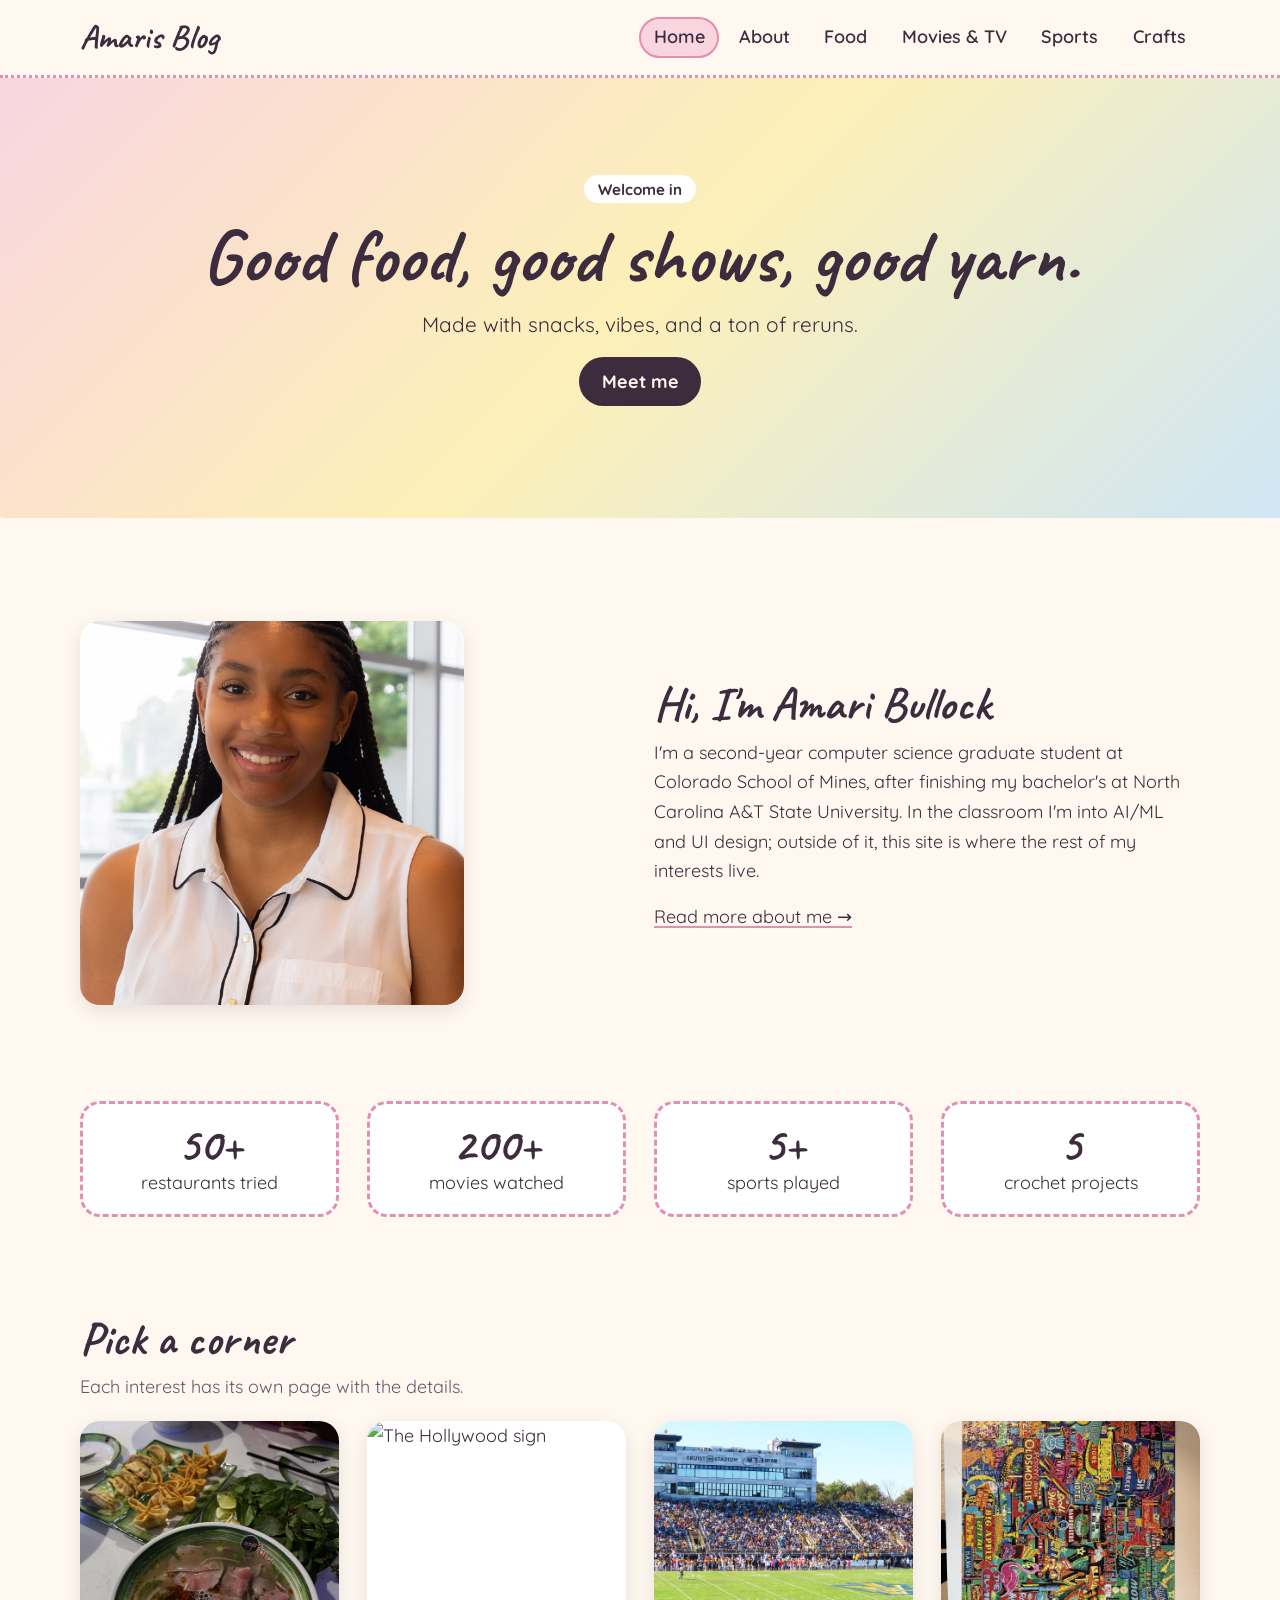
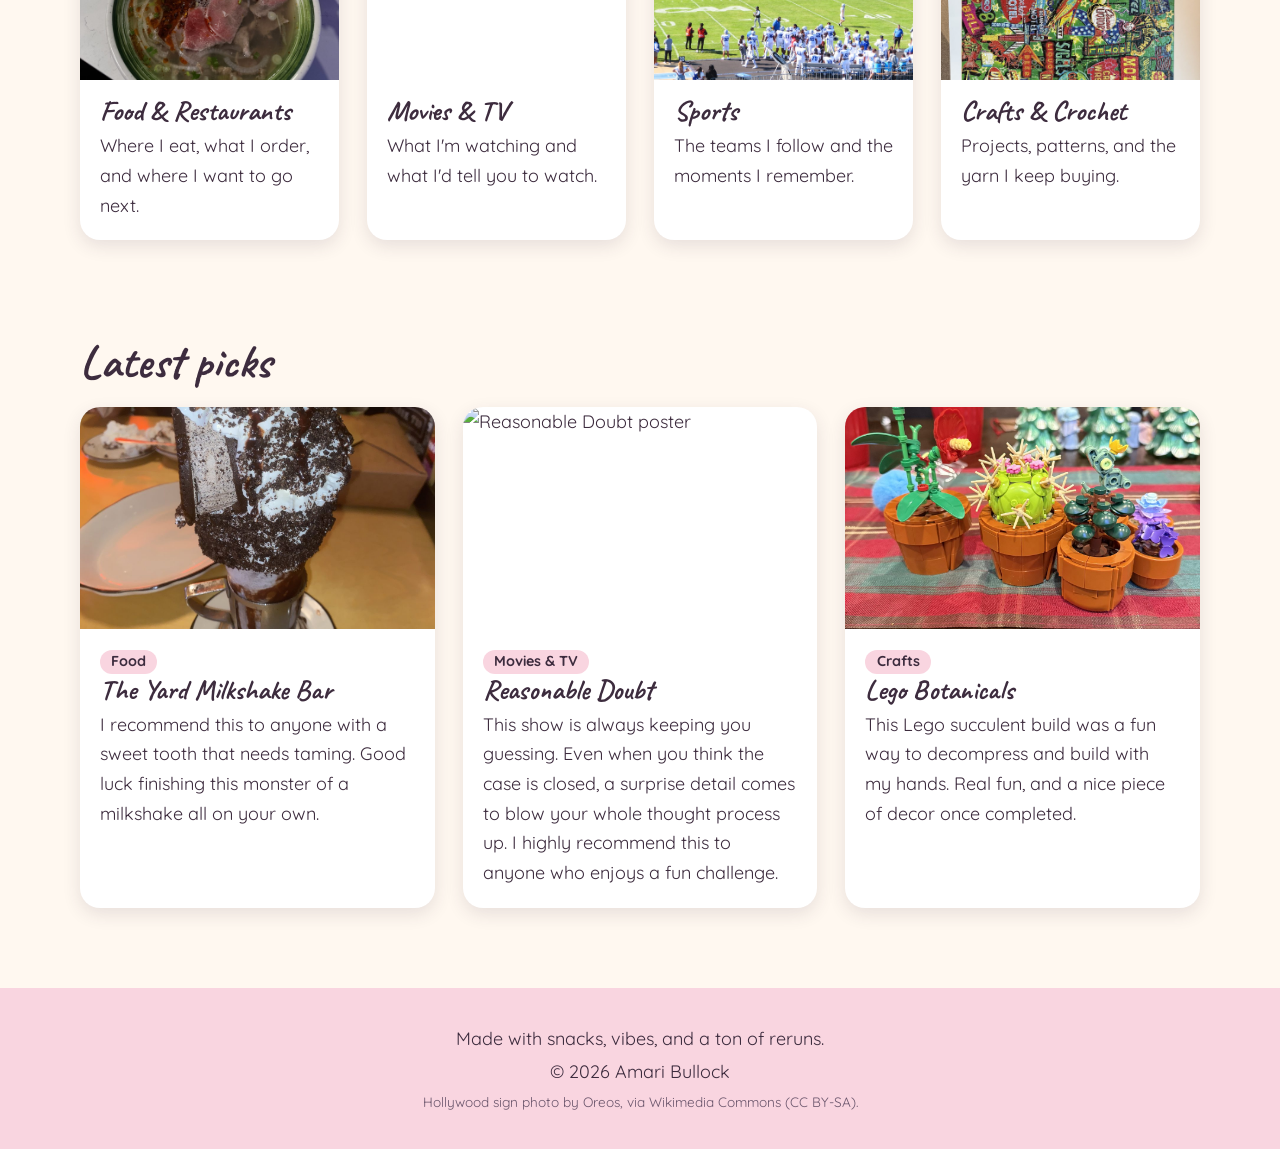
==== commit ebc70bdf: "Final touches: deliverables, cleanup, and polish Deliverables: linked the live URL at the top of REA" ====
--- a/index.html
+++ b/index.html
@@ -5,6 +5,7 @@
   <meta name="viewport" content="width=device-width, initial-scale=1">
   <title>Amaris Blog</title>
   <meta name="description" content="A personal blog about food, movies and TV, sports, and crochet.">
+  <link rel="icon" type="image/svg+xml" href="favicon.svg">
   <link rel="preconnect" href="https://fonts.googleapis.com">
   <link rel="preconnect" href="https://fonts.gstatic.com" crossorigin>
   <link href="https://fonts.googleapis.com/css2?family=Caveat:wght@700&family=Quicksand:wght@500;700&display=swap" rel="stylesheet">
@@ -97,15 +98,15 @@
         <div class="grid">
           <article class="card">
             <img class="photo wide" src="images/shake.jpg" alt="A loaded cookies-and-cream milkshake topped with crushed cookies, whipped cream, and chocolate drizzle">
-            <div class="card-body"><span class="tag">Food</span><h3>[Restaurant name]</h3><p>[One line on why you'd recommend it.]</p></div>
+            <div class="card-body"><span class="tag">Food</span><h3>The Yard Milkshake Bar</h3><p>I recommend this to anyone with a sweet tooth that needs taming. Good luck finishing this monster of a milkshake all on your own.</p></div>
           </article>
           <article class="card">
-            <div class="ph wide lavender">Reasonable Doubt</div>
-            <div class="card-body"><span class="tag">Movies &amp; TV</span><h3>Reasonable Doubt</h3><p>[One line on why you'd recommend it.]</p></div>
+            <img class="photo wide" src="https://upload.wikimedia.org/wikipedia/en/9/91/Reasonable_Doubt_TV.png" alt="Reasonable Doubt poster">
+            <div class="card-body"><span class="tag">Movies &amp; TV</span><h3>Reasonable Doubt</h3><p>This show is always keeping you guessing. Even when you think the case is closed, a surprise detail comes to blow your whole thought process up. I highly recommend this to anyone who enjoys a fun challenge.</p></div>
           </article>
           <article class="card">
             <img class="photo wide" src="images/lego.jpg" alt="A Lego build">
-            <div class="card-body"><span class="tag">Crafts</span><h3>[Project name]</h3><p>[One line about how it turned out.]</p></div>
+            <div class="card-body"><span class="tag">Crafts</span><h3>Lego Botanicals</h3><p>This Lego succulent build was a fun way to decompress and build with my hands. Real fun, and a nice piece of decor once completed.</p></div>
           </article>
         </div>
       </div>
@@ -116,6 +117,7 @@
     <div class="wrap">
       <p>Made with snacks, vibes, and a ton of reruns.</p>
       <p>&copy; 2026 Amari Bullock</p>
+      <p class="credits">Hollywood sign photo by Oreos, via Wikimedia Commons (CC BY-SA).</p>
     </div>
   </footer>
 </body>
--- a/ui/style.css
+++ b/ui/style.css
@@ -322,6 +322,7 @@
   text-align: center;
 }
 .site-footer p { margin: 0.25rem 0; }
+.credits { font-size: 0.85rem; color: var(--plum-soft); margin-top: 0.75rem; }
 
 /* ---------- Motion off for people who ask for it ---------- */
 
